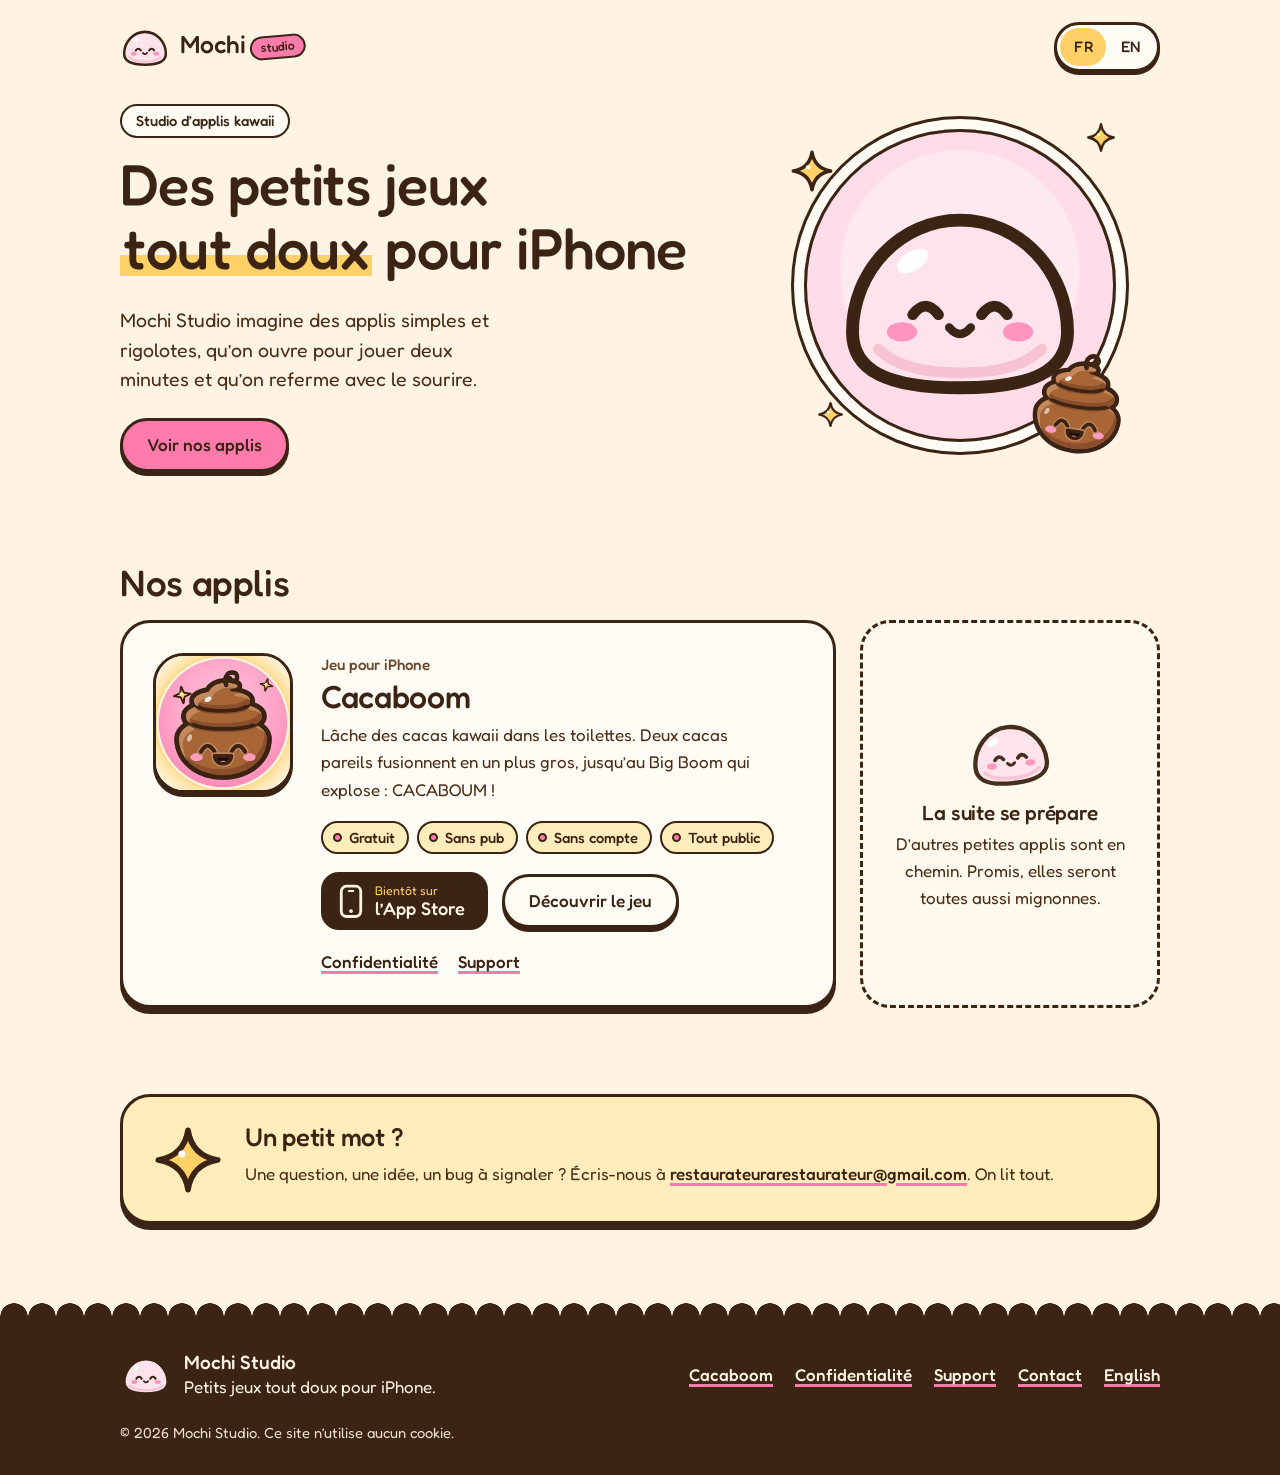
==== index.html @ cdfea0de "Site Mochi Studio : accueil, Cacaboom, confidentialité et support (FR/EN) Co-Authored-By: Claude Opu" ====
<!doctype html>
<html lang="fr">
<head>
<meta charset="utf-8">
<meta name="viewport" content="width=device-width, initial-scale=1">
<title>Mochi Studio · Petits jeux tout doux pour iPhone</title>
<meta name="description" content="Mochi Studio crée de petits jeux kawaii pour iPhone. Premier jeu : Cacaboom, un jeu de fusion gratuit, sans pub et sans compte.">
<link rel="canonical" href="https://gregdev75.github.io/">
<link rel="alternate" hreflang="fr" href="https://gregdev75.github.io/">
<link rel="alternate" hreflang="en" href="https://gregdev75.github.io/en/">
<link rel="alternate" hreflang="x-default" href="https://gregdev75.github.io/">
<meta name="theme-color" content="#FFF4E3">
<meta name="color-scheme" content="light">
<link rel="icon" href="/favicon.ico" sizes="32x32">
<link rel="icon" href="/assets/img/favicon.svg" type="image/svg+xml">
<link rel="apple-touch-icon" href="/apple-touch-icon.png">
<link rel="preload" href="/assets/fonts/fredoka-latin-500-normal.woff2" as="font" type="font/woff2" crossorigin>
<link rel="preload" href="/assets/fonts/fredoka-latin-400-normal.woff2" as="font" type="font/woff2" crossorigin>
<link rel="stylesheet" href="/assets/css/site.css">
<meta property="og:type" content="website">
<meta property="og:site_name" content="Mochi Studio">
<meta property="og:title" content="Mochi Studio">
<meta property="og:description" content="Mochi Studio crée de petits jeux kawaii pour iPhone. Premier jeu : Cacaboom, un jeu de fusion gratuit, sans pub et sans compte.">
<meta property="og:url" content="https://gregdev75.github.io/">
<meta property="og:image" content="https://gregdev75.github.io/assets/img/og-mochi-studio.png">
<meta property="og:image:width" content="1200">
<meta property="og:image:height" content="630">
<meta property="og:image:alt" content="Mochi Studio, le petit mochi kawaii">
<meta property="og:locale" content="fr_FR">
<meta property="og:locale:alternate" content="en_US">
<meta name="twitter:card" content="summary_large_image">
</head>
<body>
<a class="skip" href="#main">Aller au contenu</a>
<header class="top">
<div class="wrap top__in">
<a class="brand" href="/" aria-label="Mochi Studio, accueil"><img src="/assets/img/mochi.svg" alt="" width="120" height="100"><span class="brand__name">Mochi<span class="brand__tag">studio</span></span></a>
<nav class="lang" aria-label="Langue"><span aria-current="true">FR</span><a href="/en/" hreflang="en" lang="en" aria-label="English version">EN</a></nav>
</div>
</header>
<main id="main">
<section class="hero">
<div class="wrap hero__grid">
<div class="hero-art" aria-hidden="true">
<img class="hero-art__main" src="/assets/img/mochi.svg" alt="" width="120" height="100">
<img class="hero-art__friend" src="/cacaboom/img/poop-5-happy.svg" alt="" width="94" height="94">
<img class="spark spark--1" src="/assets/img/sparkle.svg" alt="" width="40" height="40">
<img class="spark spark--2" src="/assets/img/sparkle.svg" alt="" width="40" height="40">
<img class="spark spark--3" src="/assets/img/sparkle.svg" alt="" width="40" height="40">
</div>
<div class="hero__text">
<p class="eyebrow">Studio d’applis kawaii</p>
<h1>Des petits jeux <span class="hl">tout doux</span> pour iPhone</h1>
<p class="lead">Mochi Studio imagine des applis simples et rigolotes, qu’on ouvre pour jouer deux minutes et qu’on referme avec le sourire.</p>
<div class="actions"><a class="btn" href="#apps">Voir nos applis</a></div>
</div>
</div>
</section>

<section class="section" id="apps" aria-labelledby="apps-title">
<div class="wrap">
<h2 id="apps-title">Nos applis</h2>
<div class="apps">
<article class="card app-card">
<img class="app-icon" src="/cacaboom/img/icon-256.jpg" alt="Icône de Cacaboom" width="256" height="256">
<div class="app-card__head">
<p class="kind">Jeu pour iPhone</p>
<h3><a href="/cacaboom/">Cacaboom</a></h3>
</div>
<div class="app-card__body">
<p>Lâche des cacas kawaii dans les toilettes. Deux cacas pareils fusionnent en un plus gros, jusqu’au Big Boom qui explose&nbsp;: CACABOUM&nbsp;!</p>
<ul class="chips"><li>Gratuit</li><li>Sans pub</li><li>Sans compte</li><li>Tout public</li></ul>
<div class="actions">
<!-- App Store : remplacer ce bloc par le lien quand l’appli est publiée (voir README.md) -->
<span class="store store--soon"><svg viewBox="0 0 24 32" aria-hidden="true" focusable="false"><rect x="3" y="2" width="18" height="28" rx="5" fill="none" stroke="currentColor" stroke-width="2.6"/><rect x="9" y="5.5" width="6" height="2" rx="1" fill="currentColor"/><circle cx="12" cy="25" r="1.8" fill="currentColor"/></svg><span class="store__txt"><small>Bientôt sur</small><strong>l’App Store</strong></span></span>
<a class="btn btn--light" href="/cacaboom/">Découvrir le jeu</a>
</div>
<nav class="mini-links" aria-label="Liens de Cacaboom"><a href="/cacaboom/confidentialite/">Confidentialité</a><a href="/cacaboom/support/">Support</a></nav>
</div>
</article>
<aside class="soon-card">
<img src="/assets/img/mochi.svg" alt="" width="120" height="100">
<h3>La suite se prépare</h3>
<p>D’autres petites applis sont en chemin. Promis, elles seront toutes aussi mignonnes.</p>
</aside>
</div>
</div>
</section>

<section class="section section--tight">
<div class="wrap">
<div class="card hello-card">
<img src="/assets/img/sparkle.svg" alt="" width="40" height="40">
<div>
<h2>Un petit mot&nbsp;?</h2>
<p>Une question, une idée, un bug à signaler&nbsp;? Écris-nous à <a class="email" href="mailto:restaurateurarestaurateur@gmail.com?subject=Mochi%20Studio">restaurateurarestaurateur@gmail.com</a>. On lit tout.</p>
</div>
</div>
</div>
</section>
</main>
<footer class="foot">
<div class="wrap foot__grid">
<div class="foot__brand"><img src="/assets/img/mochi.svg" alt="" width="120" height="100"><p><strong>Mochi Studio</strong><br>Petits jeux tout doux pour iPhone.</p></div>
<nav aria-label="Liens du site"><ul class="foot__links">
<li><a href="/cacaboom/">Cacaboom</a></li>
<li><a href="/cacaboom/confidentialite/">Confidentialité</a></li>
<li><a href="/cacaboom/support/">Support</a></li>
<li><a href="mailto:restaurateurarestaurateur@gmail.com?subject=Mochi%20Studio">Contact</a></li>
<li><a href="/en/" hreflang="en" lang="en">English</a></li>
</ul></nav>
<p class="foot__legal">© 2026 Mochi Studio. Ce site n’utilise aucun cookie.</p>
</div>
</footer>
</body>
</html>
---- assets/css/site.css ----
/* Mochi Studio : feuille de style unique du site (HTML/CSS statique, sans JavaScript). */

@font-face {
  font-family: "Fredoka";
  font-style: normal;
  font-weight: 400;
  font-display: swap;
  src: url("/assets/fonts/fredoka-latin-400-normal.woff2") format("woff2");
}
@font-face {
  font-family: "Fredoka";
  font-style: normal;
  font-weight: 500;
  font-display: swap;
  src: url("/assets/fonts/fredoka-latin-500-normal.woff2") format("woff2");
}

:root {
  --cream: #FFF4E3;
  --paper: #FFFCF6;
  --pink: #FF7BAC;
  --pink-soft: #FFDCE8;
  --yellow: #FFD166;
  --yellow-soft: #FFEDBC;
  --brown: #4A2C17;
  --ink: #3B2413;
  --muted: #6B4529;
  --line: 3px;
  --wrap: 1040px;
  color-scheme: light;
}

*, *::before, *::after { box-sizing: border-box; }

html { -webkit-text-size-adjust: 100%; text-size-adjust: 100%; scroll-behavior: smooth; }

body {
  margin: 0;
  background: var(--cream);
  color: var(--brown);
  font-family: "Fredoka", ui-rounded, "SF Pro Rounded", "Arial Rounded MT Bold", system-ui, sans-serif;
  font-size: 1.0625rem;
  font-weight: 400;
  line-height: 1.6;
  overflow-wrap: break-word;
}

img, svg { display: block; max-width: 100%; height: auto; }

h1, h2, h3 {
  margin: 0 0 .45em;
  color: var(--ink);
  font-weight: 500;
  line-height: 1.12;
  letter-spacing: -.01em;
  text-wrap: balance;
}
h1 { font-size: clamp(2.2rem, 8vw, 3.6rem); }
h2 { font-size: clamp(1.65rem, 5vw, 2.3rem); }
h3 { font-size: 1.3rem; }
p { margin: 0 0 1em; text-wrap: pretty; }
p:last-child { margin-bottom: 0; }
strong, b { font-weight: 500; color: var(--ink); }

a {
  color: var(--ink);
  text-decoration-line: underline;
  text-decoration-color: var(--pink);
  text-decoration-thickness: 3px;
  text-underline-offset: 3px;
}
a:hover { text-decoration-color: var(--ink); }
:focus-visible { outline: 3px solid var(--ink); outline-offset: 3px; border-radius: 8px; }

.wrap { width: min(100% - 32px, var(--wrap)); margin-inline: auto; }
/* Pages de texte : colonne de lecture + colonne latérale sur grand écran */
.doc { display: grid; gap: 0; grid-template-areas: "head" "lead" "side" "body" "end"; }
.doc > * { min-width: 0; }
.doc__head { grid-area: head; }
.doc__lead { grid-area: lead; }
.doc__side { grid-area: side; }
.doc__body { grid-area: body; }
.doc__end { grid-area: end; }
.doc--support { grid-template-areas: "head" "body" "side" "end"; }

.visually-hidden {
  position: absolute !important;
  width: 1px; height: 1px;
  overflow: hidden; clip: rect(0 0 0 0); clip-path: inset(50%);
  white-space: nowrap;
}

.skip {
  position: absolute; left: 16px; top: -80px; z-index: 10;
  padding: 10px 16px;
  background: var(--yellow); color: var(--ink);
  border: var(--line) solid var(--ink); border-radius: 999px;
  font-weight: 500; text-decoration: none;
}
.skip:focus { top: 12px; }

/* Surlignage jaune sous un mot clé */
.hl {
  background: linear-gradient(transparent 60%, var(--yellow) 60%, var(--yellow) 90%, transparent 90%);
  padding-inline: .06em;
  white-space: nowrap;
  -webkit-box-decoration-break: clone;
  box-decoration-break: clone;
}

/* ---------- En-tête ---------- */
.top { padding: 14px 0 6px; }
.top__in { display: flex; align-items: center; justify-content: space-between; gap: 12px; }

.brand {
  display: inline-flex; align-items: center; gap: 10px;
  color: var(--ink); text-decoration: none;
}
.brand img { width: 50px; }
.brand__name { font-size: 1.55rem; font-weight: 500; line-height: 1; letter-spacing: -.01em; }
.brand__tag {
  display: inline-block;
  margin-left: 4px;
  padding: 1px 9px 2px;
  background: var(--pink);
  border: 2px solid var(--ink);
  border-radius: 999px;
  font-size: .78rem; font-weight: 500; line-height: 1.4;
  transform: rotate(-5deg) translateY(-2px);
}

.lang {
  display: flex; gap: 2px; padding: 3px;
  background: var(--paper);
  border: var(--line) solid var(--ink);
  border-radius: 999px;
  box-shadow: 0 3px 0 var(--ink);
}
.lang a, .lang span {
  display: grid; place-items: center;
  min-width: 46px; min-height: 38px;
  border-radius: 999px;
  font-size: .95rem; font-weight: 500;
  color: var(--ink); text-decoration: none;
}
.lang a:hover { background: var(--pink-soft); }
.lang [aria-current] { background: var(--yellow); }

/* Menu d'une appli (Le jeu, Confidentialité, Support) */
.subnav { padding: 10px 0 0; }
.subnav ul {
  list-style: none; margin: 0; padding: 0;
  display: flex; flex-wrap: wrap; gap: 8px;
}
.subnav a {
  display: inline-flex; align-items: center; min-height: 40px;
  padding: 4px 16px;
  border: 2px solid var(--ink); border-radius: 999px;
  background: var(--paper);
  font-size: .98rem; font-weight: 500; text-decoration: none;
}
.subnav a:hover { background: var(--pink-soft); }
.subnav a[aria-current="page"] { background: var(--pink); }

/* ---------- Boutons ---------- */
.actions { display: flex; flex-wrap: wrap; align-items: center; gap: 14px; }

.btn {
  display: inline-flex; align-items: center; justify-content: center; gap: .5em;
  min-height: 54px;
  padding: .5em 1.4em;
  background: var(--pink); color: var(--ink);
  border: var(--line) solid var(--ink); border-radius: 999px;
  box-shadow: 0 4px 0 var(--ink);
  font-size: 1.08rem; font-weight: 500; line-height: 1.2;
  text-decoration: none;
  transition: transform .12s ease, box-shadow .12s ease;
}
.btn:hover { transform: translateY(-2px); box-shadow: 0 6px 0 var(--ink); }
.btn:active { transform: translateY(3px); box-shadow: 0 1px 0 var(--ink); }
.btn--light { background: var(--paper); }
.btn--yellow { background: var(--yellow); }

/* Bouton App Store en attente (pas un lien tant que l'appli n'est pas publiée) */
.store {
  display: inline-flex; align-items: center; gap: 11px;
  min-height: 58px;
  padding: 8px 20px 8px 14px;
  background: var(--ink); color: var(--cream);
  border: var(--line) solid var(--ink); border-radius: 18px;
  text-decoration: none;
}
.store svg { width: 26px; flex: none; }
.store__txt { display: grid; line-height: 1.15; text-align: left; }
.store__txt small { font-size: .78rem; opacity: .9; }
.store__txt strong { color: var(--cream); font-size: 1.14rem; font-weight: 500; }
.store--soon { cursor: default; }
.store--soon .store__txt small { color: var(--yellow); opacity: 1; }
a.store { box-shadow: 0 4px 0 var(--pink); transition: transform .12s ease; }
a.store:hover { transform: translateY(-2px); }

/* Pastilles */
.chips { list-style: none; margin: 0; padding: 0; display: flex; flex-wrap: wrap; gap: 8px; }
.chips li {
  display: inline-flex; align-items: center; gap: 7px;
  padding: 3px 12px 3px 10px;
  background: var(--yellow-soft);
  border: 2px solid var(--ink); border-radius: 999px;
  font-size: .92rem; font-weight: 500; color: var(--ink);
}
.chips li::before {
  content: ""; width: 9px; height: 9px; border-radius: 50%;
  background: var(--pink); border: 2px solid var(--ink);
}

/* ---------- Accueil ---------- */
.hero { padding: 6px 0 34px; }
.hero__grid { display: grid; gap: 8px; align-items: center; }
.eyebrow {
  display: inline-block;
  margin-bottom: 14px;
  padding: 3px 14px;
  background: var(--paper);
  border: 2px solid var(--ink); border-radius: 999px;
  font-size: .92rem; font-weight: 500; color: var(--ink);
}
.lead { font-size: 1.22rem; line-height: 1.5; max-width: 34ch; }
.hero .lead { margin-bottom: 24px; }

.hero-art {
  position: relative;
  width: min(210px, 56vw);
  aspect-ratio: 1;
  margin: 4px auto 10px;
}
.hero-art::before {
  content: ""; position: absolute; inset: 4%;
  border-radius: 50%;
  background: radial-gradient(circle at 50% 45%, #FFE9F1 0 52%, var(--pink-soft) 53% 100%);
  border: var(--line) solid var(--ink);
  box-shadow: 0 0 0 10px var(--paper), 0 0 0 13px var(--ink);
}
.hero-art__main {
  position: absolute; left: 12%; top: 22%; width: 76%;
  animation: bob 3.2s ease-in-out infinite;
}
.hero-art__friend {
  position: absolute; right: -2%; bottom: -1%; width: 34%;
  transform: rotate(8deg);
}
.spark { position: absolute; width: 13%; animation: twinkle 2.6s ease-in-out infinite; }
.spark--1 { left: 0; top: 10%; }
.spark--2 { right: 4%; top: 2%; width: 9%; animation-delay: .9s; }
.spark--3 { left: 8%; bottom: 8%; width: 8%; animation-delay: 1.6s; }

@keyframes bob { 50% { transform: translateY(-6px) rotate(-2deg); } }
@keyframes twinkle { 50% { transform: scale(.78) rotate(18deg); } }

.section { padding: 26px 0 40px; }
.section--tight { padding-top: 6px; }
.section__lead { font-size: 1.12rem; max-width: 52ch; margin-bottom: 22px; }

.apps { display: grid; gap: 24px; align-items: stretch; }

.card {
  background: var(--paper);
  border: var(--line) solid var(--ink);
  border-radius: 30px;
  box-shadow: 0 6px 0 var(--ink);
}

.app-card {
  padding: 20px;
  display: grid;
  grid-template-columns: auto 1fr;
  grid-template-areas: "icon head" "body body";
  gap: 16px;
  align-items: center;
}
.app-card .app-icon { grid-area: icon; }
.app-card__head { grid-area: head; }
.app-card__body { grid-area: body; display: grid; gap: 16px; }
.app-card__body p { margin: 0; }
.app-card h3 { font-size: 2rem; margin: 0; }
.app-card h3 a { text-decoration: none; }
.app-card h3 a:hover { text-decoration: underline; text-decoration-color: var(--pink); }

.kind { margin: 0 0 2px; color: var(--muted); font-size: .95rem; font-weight: 500; }

.app-icon {
  width: 84px; height: 84px;
  border-radius: 22%;
  border: var(--line) solid var(--ink);
  box-shadow: 0 4px 0 var(--ink);
  object-fit: cover;
  background: var(--pink-soft);
}

.mini-links { display: flex; flex-wrap: wrap; gap: 6px 20px; font-weight: 500; }

.soon-card {
  display: grid; justify-items: center; align-content: center; gap: 6px;
  padding: 24px 22px;
  text-align: center;
  border: var(--line) dashed var(--ink);
  border-radius: 30px;
  background: rgba(255, 252, 246, .55);
}
.soon-card img { width: 86px; margin-bottom: 6px; opacity: .95; transform: rotate(-6deg); }
.soon-card h3 { margin: 0; }
.soon-card p { max-width: 30ch; color: var(--brown); }

.hello-card {
  display: grid; grid-template-columns: auto 1fr; gap: 14px; align-items: start;
  padding: 20px;
  background: var(--yellow-soft);
}
.hello-card h2 { font-size: 1.6rem; margin-bottom: .3em; }
.hello-card img { width: 38px; margin-top: 2px; }

/* ---------- Page d'une appli ---------- */
.app-hero { padding: 10px 0 30px; }
.app-hero__grid { display: grid; gap: 22px; align-items: center; }
.app-hero__head { display: flex; align-items: center; gap: 16px; margin-bottom: 14px; }
.app-hero__head h1 { margin: 0; }
.app-hero .app-icon { width: 92px; height: 92px; flex: none; }
.app-hero .lead { font-size: 1.32rem; color: var(--ink); font-weight: 500; margin-bottom: .6em; }
.app-hero .chips { margin: 20px 0 24px; }

.app-art {
  position: relative;
  display: none;
  width: 100%; max-width: 380px; aspect-ratio: 1;
  margin: 0 auto;
}
.app-art::before {
  content: ""; position: absolute; inset: 5%;
  border-radius: 50%;
  background: radial-gradient(circle at 50% 42%, #FFE9F1 0 50%, var(--pink-soft) 51% 100%);
  border: var(--line) solid var(--ink);
  box-shadow: 0 0 0 12px var(--paper), 0 0 0 15px var(--ink);
}
.app-art__main { position: absolute; left: 13%; top: 11%; width: 74%; animation: bob 3.4s ease-in-out infinite; }
.app-art__small { position: absolute; left: -2%; bottom: 2%; width: 26%; transform: rotate(-10deg); }
.app-art__tiny { position: absolute; right: 2%; bottom: 10%; width: 17%; transform: rotate(9deg); }

.evo {
  list-style: none; margin: 0;
  padding: 22px 14px 18px;
  display: grid; grid-template-columns: repeat(3, 1fr);
  gap: 18px 6px;
  align-items: end;
}
.evo li {
  display: flex; flex-direction: column; align-items: center; justify-content: flex-end;
  gap: 6px;
  text-align: center;
  font-size: .9rem; font-weight: 500; line-height: 1.2; color: var(--ink);
}
.evo img { width: calc(44px + var(--s) * 5.5px); }
.evo li:last-child span {
  padding: 1px 8px; background: var(--yellow); border: 2px solid var(--ink); border-radius: 999px;
}

.steps { list-style: none; margin: 0; padding: 0; display: grid; gap: 18px; }
.step {
  display: grid; grid-template-columns: auto 1fr; align-items: center; column-gap: 14px;
  padding: 18px 20px 20px;
}
.step h3 { margin: 0; }
.step p { grid-column: 1 / -1; margin: 12px 0 0; }
.step__num {
  display: grid; place-items: center;
  width: 46px; height: 46px;
  border-radius: 50%;
  background: var(--yellow);
  border: var(--line) solid var(--ink);
  font-size: 1.35rem; font-weight: 500; color: var(--ink);
}
.step:nth-child(3) .step__num { background: var(--pink); }

.facts { list-style: none; margin: 0; padding: 0; display: grid; grid-template-columns: repeat(2, 1fr); gap: 12px; }
.facts li {
  padding: 14px 16px 16px;
  background: var(--yellow-soft);
  border: var(--line) solid var(--ink); border-radius: 22px;
  font-size: .95rem; line-height: 1.4;
}
.facts li:nth-child(4n+2), .facts li:nth-child(4n+3) { background: var(--pink-soft); }
.facts strong { display: block; margin-bottom: 3px; font-size: 1.16rem; line-height: 1.2; }

.link-cards { display: grid; gap: 16px; }
.link-card {
  position: relative;
  display: grid; gap: 2px;
  padding: 18px 64px 20px 22px;
  text-decoration: none;
  transition: transform .12s ease, box-shadow .12s ease;
}
.link-card:hover { transform: translateY(-2px); box-shadow: 0 8px 0 var(--ink); }
.link-card strong { font-size: 1.3rem; }
.link-card span { color: var(--brown); }
.link-card::after {
  content: "";
  position: absolute; right: 18px; top: 50%;
  width: 34px; height: 34px; margin-top: -17px;
  border: var(--line) solid var(--ink); border-radius: 50%;
  background:
    linear-gradient(45deg, transparent 44%, var(--ink) 44% 58%, transparent 58%) 13px 7px / 10px 10px no-repeat,
    linear-gradient(-45deg, transparent 44%, var(--ink) 44% 58%, transparent 58%) 13px 14px / 10px 10px no-repeat,
    var(--yellow);
}

/* ---------- Pages de texte (confidentialité, support) ---------- */
.page-head { padding: 14px 0 20px; }
.page-head .kind { margin-bottom: 6px; }
.page-head h1 { font-size: clamp(2rem, 7vw, 3rem); }
.updated {
  display: inline-block;
  padding: 3px 12px;
  background: var(--paper);
  border: 2px solid var(--ink); border-radius: 999px;
  font-size: .92rem; font-weight: 500; color: var(--ink);
}

.tldr { padding: 20px 22px 22px; background: var(--yellow-soft); margin-bottom: 30px; }
.tldr h2 { font-size: 1.45rem; }
.tldr ul { margin: 0; padding-left: 1.2em; }
.tldr li + li { margin-top: .35em; }

.toc { padding: 18px 22px 20px; margin-bottom: 34px; }
.toc h2 { font-size: 1.25rem; margin-bottom: .5em; }
.toc ol { margin: 0; padding-left: 1.4em; columns: 1; }
.toc li { break-inside: avoid; padding: 2px 0; }
.toc li::marker { color: var(--muted); font-weight: 500; }

.prose { padding-bottom: 20px; }
.prose h2 { font-size: 1.5rem; margin: 1.7em 0 .5em; scroll-margin-top: 16px; }
.prose h2:first-child { margin-top: 0; }
.prose h3 { font-size: 1.2rem; margin: 1.2em 0 .4em; }
.prose ul, .prose ol { padding-left: 1.3em; margin: 0 0 1em; }
.prose li + li { margin-top: .3em; }
.prose li::marker { color: var(--pink); }
.prose .note {
  padding: 14px 18px;
  background: var(--paper);
  border: 2px solid var(--ink); border-radius: 18px;
}

.faq details { margin-bottom: 12px; border-radius: 22px; box-shadow: 0 4px 0 var(--ink); }
.faq summary {
  position: relative;
  display: block;
  padding: 15px 60px 15px 20px;
  list-style: none;
  cursor: pointer;
  font-size: 1.1rem; font-weight: 500; line-height: 1.35; color: var(--ink);
  border-radius: 20px;
}
.faq summary::-webkit-details-marker { display: none; }
.faq summary::after {
  content: "";
  position: absolute; right: 16px; top: 50%;
  width: 30px; height: 30px; margin-top: -15px;
  border: 2px solid var(--ink); border-radius: 50%;
  background:
    linear-gradient(var(--ink), var(--ink)) center / 12px 3px no-repeat,
    linear-gradient(var(--ink), var(--ink)) center / 3px 12px no-repeat,
    var(--pink);
}
.faq details[open] summary::after {
  background: linear-gradient(var(--ink), var(--ink)) center / 12px 3px no-repeat, var(--yellow);
}
.faq summary:hover { background: #FFF6EC; }
.faq .answer { padding: 0 20px 18px; }

.contact-card {
  display: grid; gap: 14px; justify-items: start;
  padding: 22px;
  background: var(--pink-soft);
  margin: 10px 0 30px;
}
.contact-card h2 { margin: 0; font-size: 1.6rem; }
.contact-card p { margin: 0; }
.email { font-weight: 500; }

/* ---------- 404 ---------- */
.nf { padding: 30px 0 60px; text-align: center; display: grid; justify-items: center; gap: 6px; }
.nf img { width: 150px; margin-bottom: 8px; transform: rotate(-6deg); }
.nf .actions { justify-content: center; margin-top: 14px; }

/* ---------- Pied de page ---------- */
.foot {
  position: relative;
  margin-top: 40px;
  padding: 34px 0 30px;
  background: var(--ink);
  color: var(--cream);
}
.foot::before {
  content: ""; position: absolute; left: 0; right: 0; top: -13px; height: 14px;
  background: radial-gradient(circle at 14px 14px, var(--ink) 13.5px, transparent 14px) repeat-x;
  background-size: 28px 14px;
}
.foot a { color: var(--cream); }
.foot a:hover { text-decoration-color: var(--cream); }
.foot :focus-visible { outline-color: var(--yellow); }
.foot__grid { display: grid; gap: 22px; }
.foot__brand { display: flex; align-items: center; gap: 12px; }
.foot__brand img { width: 52px; }
.foot__brand p { margin: 0; line-height: 1.35; }
.foot__brand strong { color: var(--cream); font-size: 1.2rem; }
.foot__links { list-style: none; margin: 0; padding: 0; display: flex; flex-wrap: wrap; gap: 8px 22px; font-weight: 500; }
.foot__links a { display: inline-block; padding: 4px 0; }
.foot__legal { margin: 0; font-size: .92rem; opacity: .9; }

/* ---------- Écrans plus larges ---------- */
@media (min-width: 640px) {
  .facts { grid-template-columns: repeat(3, 1fr); }
  .link-cards { grid-template-columns: repeat(2, 1fr); }
  .steps { grid-template-columns: repeat(2, 1fr); }
  .hello-card { grid-template-columns: auto 1fr; padding: 26px 30px; gap: 22px; }
  .hello-card img { width: 70px; }
  .toc ol { columns: 2; column-gap: 32px; }
}

@media (min-width: 820px) {
  .top { padding-top: 22px; }
  .hero { padding: 26px 0 56px; }
  .hero__grid { grid-template-columns: 1.2fr .8fr; gap: 40px; }
  .hero-art { width: 100%; max-width: 340px; order: 2; }
  .apps { grid-template-columns: 1fr 300px; }
  .app-card {
    padding: 30px;
    grid-template-columns: 140px 1fr;
    grid-template-areas: "icon head" "icon body";
    gap: 6px 28px;
    align-items: start;
  }
  .app-card .app-icon { width: 140px; height: 140px; }
  .app-card__body { gap: 18px; }
  .app-hero { padding: 26px 0 40px; }
  .app-hero__grid { grid-template-columns: 1.1fr .9fr; gap: 48px; }
  .app-art { display: block; }
  .app-hero .app-icon { width: 110px; height: 110px; }
  .evo { grid-template-columns: repeat(9, 1fr); padding: 30px 20px 24px; gap: 8px; }
  .evo img { width: calc(30px + var(--s) * 7.5px); }
  .foot__grid { grid-template-columns: auto 1fr; align-items: center; column-gap: 48px; }
  .foot__links { justify-content: flex-end; }
  .foot__legal { grid-column: 1 / -1; }
  .section { padding: 34px 0 52px; }
}

@media (min-width: 1000px) {
  .steps { grid-template-columns: repeat(4, 1fr); }
  .doc {
    grid-template-columns: minmax(0, 720px) 300px;
    grid-template-areas: "head head" "lead side" "body side" "end side";
    column-gap: 56px;
    justify-content: space-between;
  }
  .doc__side { position: sticky; top: 24px; align-self: start; }
  .doc--support { grid-template-areas: "head head" "body side" "end side"; }
  .doc__side { margin-top: 0; }
  .toc.doc__side ol { columns: 1; }
}

@media (prefers-reduced-motion: reduce) {
  html { scroll-behavior: auto; }
  *, *::before, *::after { animation: none !important; transition: none !important; }
}
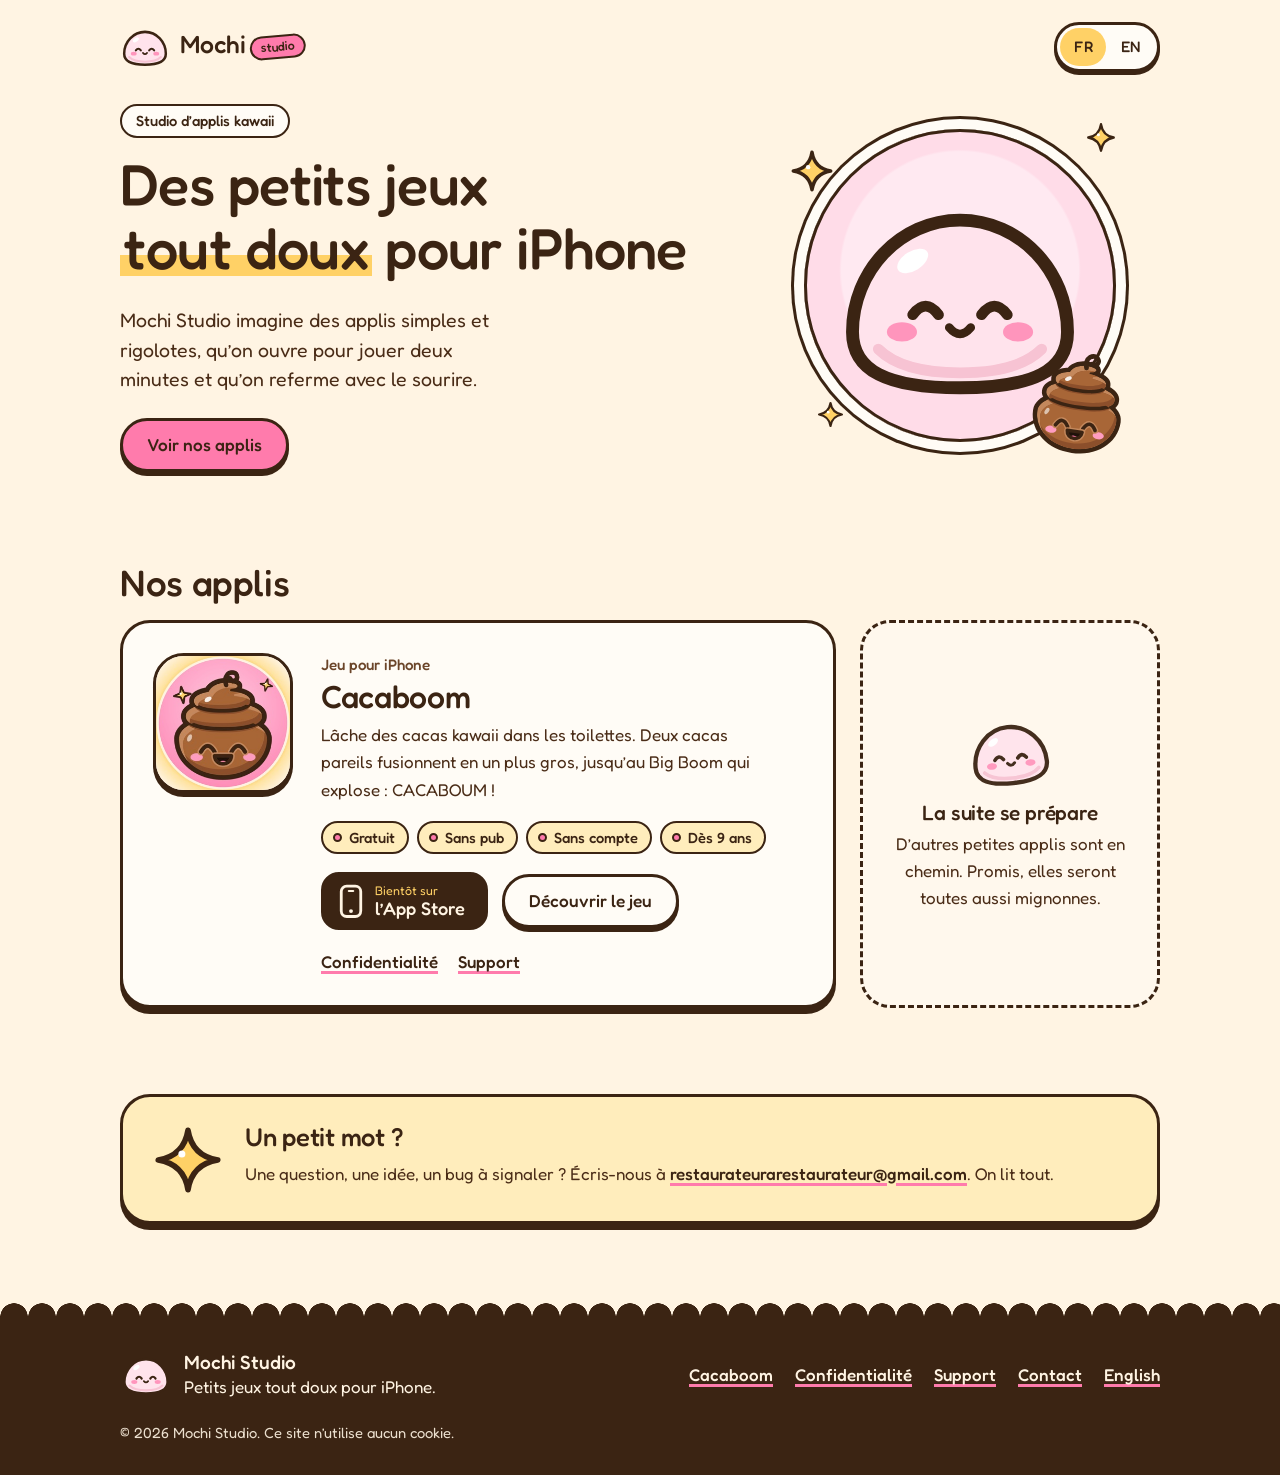
==== commit f83602a2: "Cacaboom : classement dès 9 ans Co-Authored-By: Claude Opus 5.5 <noreply@anthropic.com>" ====
--- a/index.html
+++ b/index.html
@@ -69,7 +69,7 @@
 </div>
 <div class="app-card__body">
 <p>Lâche des cacas kawaii dans les toilettes. Deux cacas pareils fusionnent en un plus gros, jusqu’au Big Boom qui explose&nbsp;: CACABOUM&nbsp;!</p>
-<ul class="chips"><li>Gratuit</li><li>Sans pub</li><li>Sans compte</li><li>Tout public</li></ul>
+<ul class="chips"><li>Gratuit</li><li>Sans pub</li><li>Sans compte</li><li>Dès 9 ans</li></ul>
 <div class="actions">
 <!-- App Store : remplacer ce bloc par le lien quand l’appli est publiée (voir README.md) -->
 <span class="store store--soon"><svg viewBox="0 0 24 32" aria-hidden="true" focusable="false"><rect x="3" y="2" width="18" height="28" rx="5" fill="none" stroke="currentColor" stroke-width="2.6"/><rect x="9" y="5.5" width="6" height="2" rx="1" fill="currentColor"/><circle cx="12" cy="25" r="1.8" fill="currentColor"/></svg><span class="store__txt"><small>Bientôt sur</small><strong>l’App Store</strong></span></span>
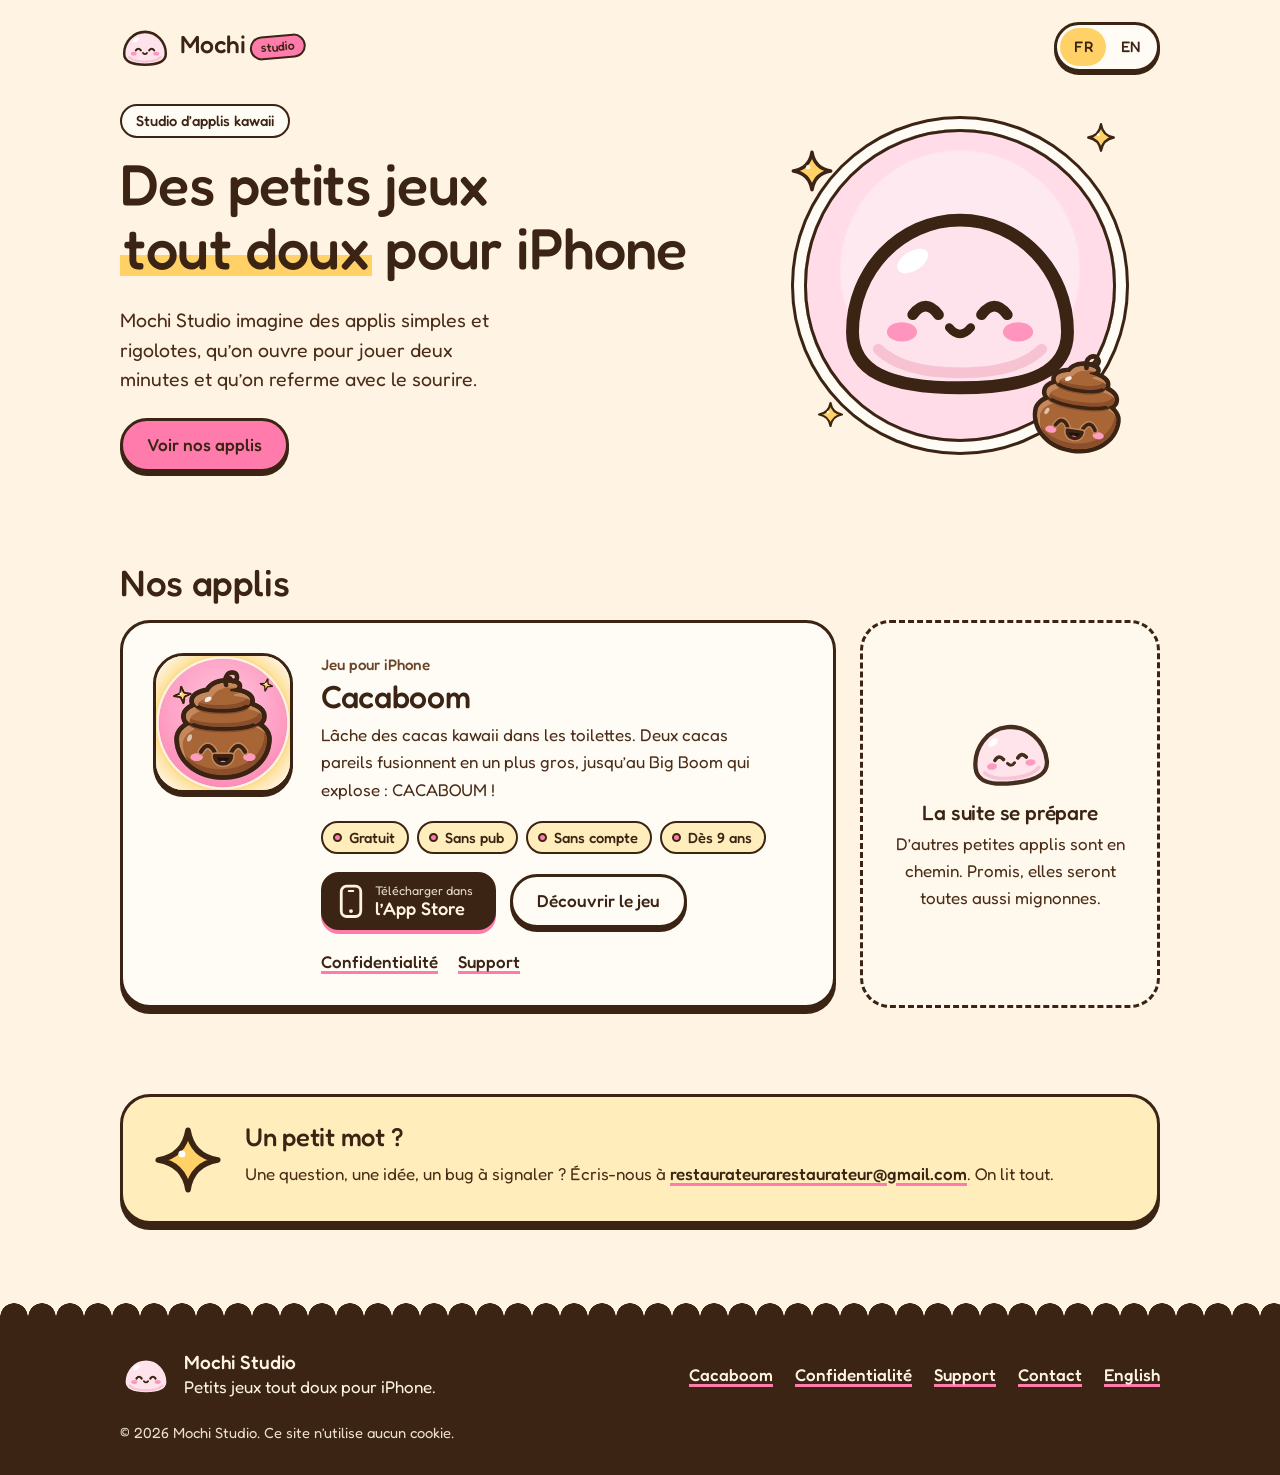
==== commit d14bb568: "Cacaboom : lien App Store (le jeu est publié) Co-Authored-By: Claude Opus 5.5 <noreply@anthropic.com" ====
--- a/index.html
+++ b/index.html
@@ -71,8 +71,8 @@
 <p>Lâche des cacas kawaii dans les toilettes. Deux cacas pareils fusionnent en un plus gros, jusqu’au Big Boom qui explose&nbsp;: CACABOUM&nbsp;!</p>
 <ul class="chips"><li>Gratuit</li><li>Sans pub</li><li>Sans compte</li><li>Dès 9 ans</li></ul>
 <div class="actions">
-<!-- App Store : remplacer ce bloc par le lien quand l’appli est publiée (voir README.md) -->
-<span class="store store--soon"><svg viewBox="0 0 24 32" aria-hidden="true" focusable="false"><rect x="3" y="2" width="18" height="28" rx="5" fill="none" stroke="currentColor" stroke-width="2.6"/><rect x="9" y="5.5" width="6" height="2" rx="1" fill="currentColor"/><circle cx="12" cy="25" r="1.8" fill="currentColor"/></svg><span class="store__txt"><small>Bientôt sur</small><strong>l’App Store</strong></span></span>
+<!-- App Store : lien de Cacaboom (publié le 2 octobre 2026) -->
+<a class="store" href="https://apps.apple.com/app/id6816433375" aria-label="Télécharger Cacaboom dans l’App Store"><svg viewBox="0 0 24 32" aria-hidden="true" focusable="false"><rect x="3" y="2" width="18" height="28" rx="5" fill="none" stroke="currentColor" stroke-width="2.6"/><rect x="9" y="5.5" width="6" height="2" rx="1" fill="currentColor"/><circle cx="12" cy="25" r="1.8" fill="currentColor"/></svg><span class="store__txt"><small>Télécharger dans</small><strong>l’App Store</strong></span></a>
 <a class="btn btn--light" href="/cacaboom/">Découvrir le jeu</a>
 </div>
 <nav class="mini-links" aria-label="Liens de Cacaboom"><a href="/cacaboom/confidentialite/">Confidentialité</a><a href="/cacaboom/support/">Support</a></nav>
--- a/assets/css/site.css
+++ b/assets/css/site.css
@@ -482,7 +482,7 @@
 }
 .contact-card h2 { margin: 0; font-size: 1.6rem; }
 .contact-card p { margin: 0; }
-.email { font-weight: 500; }
+.email { font-weight: 500; overflow-wrap: anywhere; }
 
 /* ---------- 404 ---------- */
 .nf { padding: 30px 0 60px; text-align: center; display: grid; justify-items: center; gap: 6px; }
